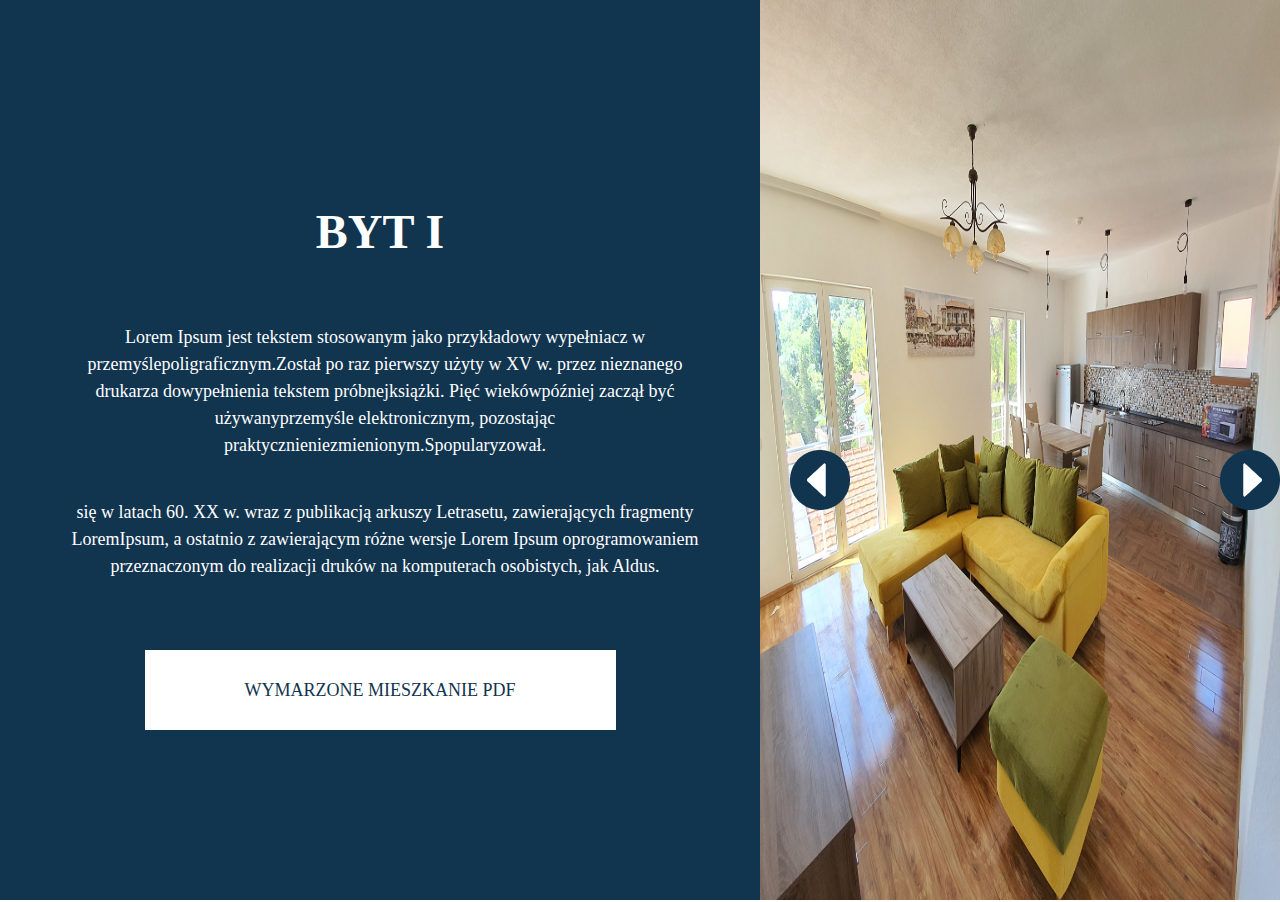
==== byt1.html @ f28cca57 "1" ====
<!DOCTYPE html>
<html lang="en">
<head>
    <meta charset="UTF-8">
    <link rel="stylesheet" href="css/style.css">
    <meta name="viewport" content="width=device-width, initial-scale=1.0">
    <title>Montecasa</title>
</head>
<body>
    <div class="byt__wrap">
        <div class="byt__text">
            <h1>Byt I</h1>
            <p>
                Lorem Ipsum jest tekstem stosowanym jako przykładowy wypełniacz w
     przemyślepoligraficznym.Został po raz pierwszy użyty w XV w. przez
    nieznanego drukarza dowypełnienia tekstem próbnejksiążki. Pięć
     wiekówpóźniej zaczął być używanyprzemyśle elektronicznym, 
    pozostając praktycznieniezmienionym.Spopularyzował.
            </p>
            <p>
    
     się w latach 60. XX w. wraz z publikacją arkuszy Letrasetu, zawierających
     fragmenty LoremIpsum, a ostatnio z zawierającym różne wersje Lorem
     Ipsum oprogramowaniem przeznaczonym do realizacji druków na
     komputerach osobistych, jak Aldus.
            </p>
            <a href="index.html">
                wymarzone mieszkanie pdf</a> 
        </div>

        <div class="slider2">
            <div class="slider__item2 filter2">
                <img src="img/byt.png" alt="byt">
               
            </div>
            <div class="slider__item2 filter2">
                <img src="img/byt.png" alt="byt">
            </div>
            <div class="slider__item2 filter2">
                <img src="img/byt.png" alt="byt">
            </div>
            <div class="slider__item2 filter2">
                <img src="img/byt.png" alt="byt">
            </div>
            <div class="slider__item2 filter2">
                <img src="img/byt.png" alt="byt">
            </div>
        </div>
        <script src="https://code.jquery.com/jquery-3.4.1.min.js"></script>
	<script src="slick.min.js"></script>
    <script src="script.js"></script>
    </div>
</body>
</html>
---- css/style.css ----
* {
    margin: 0;
    padding: 0;
    list-style-type: none;
    font-size: 10px;
    font-family: 'Roboto', sans-serif;
}

a,
button,
input,
textarea:active,
:hover,
:focus {
    outline: 0;
    outline-offset: 0;
    box-shadow: none;
    text-decoration: none;
}

body {
    overflow-x: hidden;
    font-family: 'Montserrat', sans-serif;
    font-family: 'Playfair Display', serif;
}

.header__container {
    height: 100vh;
    position: relative;
}

.header {
    position: relative;
}

.container {
    width: 1170px;
    margin: 0 auto;
}

.nav__menu {
    position: absolute;
    z-index: 10000;
    top: 0;
}

.nav__menu a {
    margin-right: 15px;

}

.nav__menu a:hover {
    filter: drop-shadow(5px 5px 10px rgba(0, 0, 0, 0.25));
    cursor: pointer;
}

.header__offer {
    text-align: center;
    position: absolute;
    top: 10%;
    right: 35%;
}

.header__offer h3 {
    font-family: Playfair Display;
    font-weight: bold;
    font-size: 4.8rem;
    text-transform: uppercase;
    color: #11344F;
    margin-top: 123px;
    margin-bottom: 40px;
}

.header__offer h4 {
    font-size: 2.4rem;
    color: #11344F;
    font-family: Montserrat;
    font-weight: normal;
    margin-bottom: 80px;
    line-height: 1.5;
}

.header__offer a {
    font-family: Montserrat;
    font-weight: normal;
    font-size: 1.8rem;
    color: #FFFFFF;
    background: #11344F;
    padding: 30px;
    margin-top: 40px;
    text-transform: uppercase;
}

.header__offer a:hover {
    font-family: Montserrat;
    font-weight: normal;
    font-size: 1.8rem;
    color: #11344F;
    background: #fff;
    padding: 30px;
    margin-top: 40px;
    cursor: pointer;
}

.header__offer a:active {
    filter: drop-shadow(5px 5px 10px rgba(0, 0, 0, 0.25));
}

.header__title {
    background: #11344F;
    padding: 40px;
    width: 800px;
    z-index: 10000;
    position: absolute;
    top: -50%;
    right: 13%;
}

header h1 {
    font-family: Playfair Display;
    font-weight: normal;
    font-size: 7.2rem;
    text-transform: uppercase;
    border: 1px solid #fff;
    background: transparent;
    color: #fff;
    padding: 30px 70px;
}

.header__title>h1:nth-child(1) {
    width: 660px;
}

.about {
    padding: 120px 0;
}

h2 {
    font-family: Playfair Display;
    font-weight: normal;
    font-size: 3.6rem;
    text-transform: uppercase;
    color: #11344F;
    margin-bottom: 60px;
    text-align: center;
}

.about p {
    text-align: center;
    font-size: 1.8rem;
    font-family: Montserrat;
    line-height: 1.5;
    color: #11344F;
    width: 890px;
    margin: 0 auto;
    margin-bottom: 50px;
}

.about__wrap {
    display: flex;
    justify-content: space-between;
}

.home {
    position: relative;
}

.home img {
    width: 100%;
    border-bottom: 10px solid #11344F;
}


.home__title {
    background: #fff;
    padding: 30px;
    width: 740px;
    margin: 0 auto;
    margin-top: 260px;
    position: absolute;
    top: 65.4%;
    right: 34%;
}

.home p {
    font-family: Playfair Display;
    font-weight: normal;
    font-size: 7.2rem;
    text-transform: uppercase;
    border: 1px solid #11344F;
    background: transparent;
    color: #11344F;
    padding: 30px 40px;
}

.apartmans {
    padding: 120px;
}

.apartmans__wrap {
    display: grid;
    grid-template-columns: repeat(2, 1fr);
}

.apartmans__byt {
    width: 50%;
    filter: drop-shadow(5px 5px 10px rgba(0, 0, 0, 0.25));
    position: relative;
    z-index: 1;
    margin-bottom: 30px;
}

.apartmans__byt a img {
    filter: opacity(50%);
    z-index: 1;
}

.apartmans__byt a img:hover {
    filter: opacity(100%);
    cursor: pointer;
}

.apartmans__byt a img {
    border-bottom: 50px solid #fff;

}

.apartmans__byt p {
    color: #11344F;
    font-family: Montserrat;
    font-style: normal;
    font-size: 1.8rem;
    text-transform: uppercase;
    color: #11344F;
    text-align: center;
    padding: 10px;
    position: absolute;
    top: 85%;
    width: 230px;
    right: -35%;
}

.apartmans__title {
    font-family: Playfair Display;
    font-weight: normal;
    font-size: 9.6rem;
    line-height: 128px;
    text-transform: uppercase;
    color: #11344F;
    position: absolute;
    z-index: 200;
    filter: opacity(100%);
    top: 20%;
    right: -10%;
    text-align: center;
    margin: 0 auto;
}

div.apartmans__byt:nth-child(1)>div:nth-child(3) {
    right: 0%;
}

div.apartmans__byt:nth-child(2)>div:nth-child(3) {
    right: -2%;
}

div.apartmans__byt:nth-child(5)>div:nth-child(3) {
    right: 0%;
}

.container__buy {
    background: #11344F;
    padding: 120px;
}

.title__buy {
    font-family: Playfair Display;
    font-weight: normal;
    font-size: 3.6rem;
    text-transform: uppercase;
    color: #fff;
    margin-bottom: 60px;
    text-align: center;
}

.buy__wrap {
    display: flex;
    justify-content: space-between;
    align-items: center;
}

.buy__text {
    display: flex;
    margin-bottom: 55px;
    margin-right: 115px;
    vertical-align: top;
}

.buy__text img {
    margin-right: 35px;
    margin-top: -100px;
}

.buy__item h3 {
    font-family: Montserrat;
    font-weight: bold;
    font-size: 2.4rem;
    color: #fff;
    margin-bottom: 33px;
}

.buy__item p {
    font-family: Montserrat;
    font-weight: normal;
    font-size: 1.8rem;
    width: 550px;
    line-height: 1.5;
    color: #fff;
}

.buy__img img {
    margin-bottom: 30px;
}

.location {
    padding: 120px 0 0 0;
}

.location p {
    text-align: center;
    font-size: 1.8rem;
    font-family: Montserrat;
    line-height: 1.5;
    color: #11344F;
    width: 890px;
    margin: 0 auto;
    margin-bottom: 50px;
}

.location__img {
    width: 100%;
}

.location__img img {
    width: 33.25%;
}

.contacts__container {
    padding: 120px;
    background: url(../img/bg__contacts.png)no-repeat top center;
    background-size: cover;
}

.contacts {
    display: flex;
    justify-content: space-between;
}

.contacts__item {
    display: flex;
    align-items: center;
    margin-bottom: 35px;
}

.contacts__item img {
    margin-right: 25px;
}

.contacts__item a:hover {
    filter: drop-shadow(5px 5px 10px rgba(0, 0, 0, 0.25));
    cursor: pointer;
}

.contacts__item p {
    font-family: Montserrat;
    font-style: normal;
    font-size: 2.4rem;
    color: #FFFFFF;
}

form {
    width: 60%;
    background: #fff;
    border-radius: 10px;
    filter: drop-shadow(5px 5px 10px rgba(0, 0, 0, 0.4));
    margin: 0 auto;
    padding: 60px;
    text-align: center;
}

form h3 {
    text-align: center;
    font-family: Montserrat;
    font-weight: bold;
    font-size: 2.4rem;
    text-transform: uppercase;
    margin-bottom: 40px;
    color: #11344F;
}

form input {
    border-radius: 10px;
    border: 1px solid #11344F;
    padding: 30px;
    width: 80%;
    margin-bottom: 30px;
    margin: 0 auto;
    font-family: Montserrat;
    font-size: 1.8rem;

}

.select:after {
    content: url(../img/arrow.svg);
    position: absolute;
    top: 33%;
    right: 18%;


    display: block;
    pointer-events: none;
    z-index: 1;
}

.select select {
    display: block;
    width: 95%;
    padding: 30px;
    background: none;
    border: 1px solid #11344F;
    border-radius: 10px;
    -webkit-appearance: none;
    appearance: none;
    font-family: Montserrat;
    font-size: 1.8rem;
    color: #11344F;
    margin: 0 auto;
    margin-top: 30px;
}

.select select:focus {
    outline: 0;
    border-color: #0891e6;
}

option {
    background-color: #fff;
    font-size: 1.8rem;
    width: 80%;
    font-family: Montserrat;
    color: #11344F;

}



form textarea {
    font-family: Montserrat;
    font-size: 1.8rem;
    width: 80%;
    border: 1px solid #11344F;
    padding: 30px;
    border-radius: 10px;
    margin-bottom: 30px;
    margin-top: 30px;
}

form button {
    width: 95%;
    font-family: Montserrat;
    font-size: 1.8rem;
    padding: 30px;
    background: #11344F;
    border-radius: 10px;
    color: #fff;
}

form button:hover {
    background: #4E6297;
    color: #fff;
    cursor: pointer;

}

form button:active {
    filter: drop-shadow(5px 5px 10px rgba(0, 0, 0, 0.25));
}

.container__footer {
    background: #11344F;
    padding: 30px;
}

footer {
    text-align: center;
    font-size: 1.4rem;
    font-weight: normal;
    font-family: Montserrat;
    color: #fff;
}

.permission {
    display: flex;
    height: 100vh;
}

.permission__wrap {
    background: #11344F;
    text-align: center;
    margin: 0 auto;
    padding: 170px 60px;
    width: 51%;
}

.permission__wrap h1 {
    font-family: Playfair Display;
    font-weight: bold;
    font-size: 4.8rem;
    line-height: 64px;
    text-transform: uppercase;
    margin-bottom: 60px;
    color: #FFFFFF;
}

.permission__wrap p {
    font-family: Montserrat;
    font-weight: normal;
    font-size: 1.8rem;
    text-align: center;
    color: #FFFFFF;
    line-height: 1.5;
    width: 650px;
    margin: 0 auto;
    margin-bottom: 40px;
}

.permission__wrap a {
    font-family: Montserrat;
    font-weight: normal;
    font-size: 1.8rem;
    text-align: center;
    text-transform: uppercase;
    color: #11344F;
    background: #fff;
    padding: 30px 170px;
    margin-top: 60px;
}

.permission__wrap>p:nth-child(3) {
    margin-bottom: 100px;
}

/* Слайдер */
.slick-slider {
    min-width: 0;
    position: relative;
}

/* Ограничивающая оболочка */
.slick-list {
    overflow: hidden;
}

/* Лента слайдов */
.slick-track {
    display: flex;
    align-items: flex-start;
}

/* Стрелка */
.slick-arrow {
    border: 0;
}

/* Стрелка влево */
.slick-arrow.slick-prev {
    border: 0;
}

/* Стрелка вправо */
.slick-arrow.slick-next {
    border: 0;
}

/* Точки */
.slick-dots {
    border: 0;
    padding: 0;
}

.slick-dots li {

    border: 0;
}

.slick-dots button {
    border: 0;
}

.slider .slick-arrow.slick-disabled {
    opacity: 0.1;
}

/* Конкретный слайдер */
.slider {
    padding: 0px;
}

стрелки .slider .slick-arrow {
    position: absolute;
    top: 50%;
    margin: -30px 0px 0px 0px;
    z-index: 10;
    font-size: 0;
    width: 30px;
    height: 60px;
}

.slider .slick-arrow.slick-prev {
    left: 0;
    background: url(../img/sl-arrow_l.svg) 0 0/100% no-repeat;
}

.slider .slick-arrow.slick-next {
    right: 0;
    background: url(../img/sl-arrow_r.svg) 0 0/100% no-repeat;
}

.slider .slick-dots {
    display: flex;
    align-items: center;
    justify-content: center;
}

.slider .slick-dots li {
    list-style: none;
    margin: 0px 10px;
}

.slider .slick-dots button {
    font-size: 0;
    width: 10px;
    height: 10px;
    background-color: #fff;
    border-radius: 50%;
    outline: none;
}

.slider__item {
    position: relative;
    z-index: 1;
}

.slider .slick-dots li.slick-active button {
    background-color: transparent;
    border: 1px solid #fff;
}

div.slider__item:nth-child(2)>img:nth-child(1) {
    width: 100%;
    height: 100vh;
}

div.slider__item:nth-child(3)>img:nth-child(1) {
    width: 100%;
    height: 100vh;
}

div.slider__item:nth-child(4)>img:nth-child(1) {
    width: 100%;
    height: 100vh;
}

.byt__wrap {
    display: flex;
    justify-content: space-between;
    height: 100vh;
}

.byt__text {
    background: #11344F;
    text-align: center;
    margin: 0 auto;
    padding: 200px 60px;
    width: 50%;
}

.byt__text h1 {
    font-family: Playfair Display;
    font-weight: bold;
    font-size: 4.8rem;
    line-height: 64px;
    text-transform: uppercase;
    margin-bottom: 60px;
    color: #FFFFFF;
}

.byt__text p {
    font-family: Montserrat;
    font-weight: normal;
    font-size: 1.8rem;
    text-align: center;
    color: #FFFFFF;
    line-height: 1.5;
    width: 650px;
    margin: 0 auto;
    margin-bottom: 40px;
}

.byt__text a {
    font-family: Montserrat;
    font-weight: normal;
    font-size: 1.8rem;
    text-align: center;
    text-transform: uppercase;
    color: #11344F;
    background: #fff;
    padding: 30px 100px;
    margin-top: 60px;
}

.byt__text>p:nth-child(3) {
    margin-bottom: 100px;
}




















/* Конкретный слайдер */
.slider2 {
    padding: 0px;
    position: relative;
    z-index: 2;
    width: 50%;
}

стрелки .slider2 .slick-arrow {
    position: absolute;
    top: 10%;
    z-index: 100;
}

.slider2 .slick-dots {
    display: flex;
    align-items: center;
    justify-content: center;
}

.slider2 .slick-dots li {
    list-style: none;
    margin: 0px 10px;
}

.slider2 .slick-dots button {
    font-size: 0;
    width: 10px;
    height: 10px;
    background-color: #fff;
    border-radius: 50%;
    outline: none;
}

.slider2 .slick-dots li.slick-active button {
    background-color: transparent;
    border: 1px solid #fff;
}

.slider2 .slick-arrow.slick-prev {
    background: url(../img/byt__arrow.png) no-repeat;
    width: 60px;
    height: 60px;
    position: absolute;
    top: 50%;
    left: 0;
    z-index: 999999999;
    margin-left: 30px;
}

.slider2 .slick-arrow.slick-next {
    background: url(../img/byt__arrow__right.png) no-repeat;
    position: absolute;
    width: 60px;
    height: 60px;
    right: 0;
    top: 50%;
    z-index: 99999999;
    margin-left: 30px;
}

.slick-prev {
    font-size: 0px;
}

.slick-next {
    font-size: 0px;
}

div.slider__item2 img {
    height: 100vh;
    width: 100%;
}
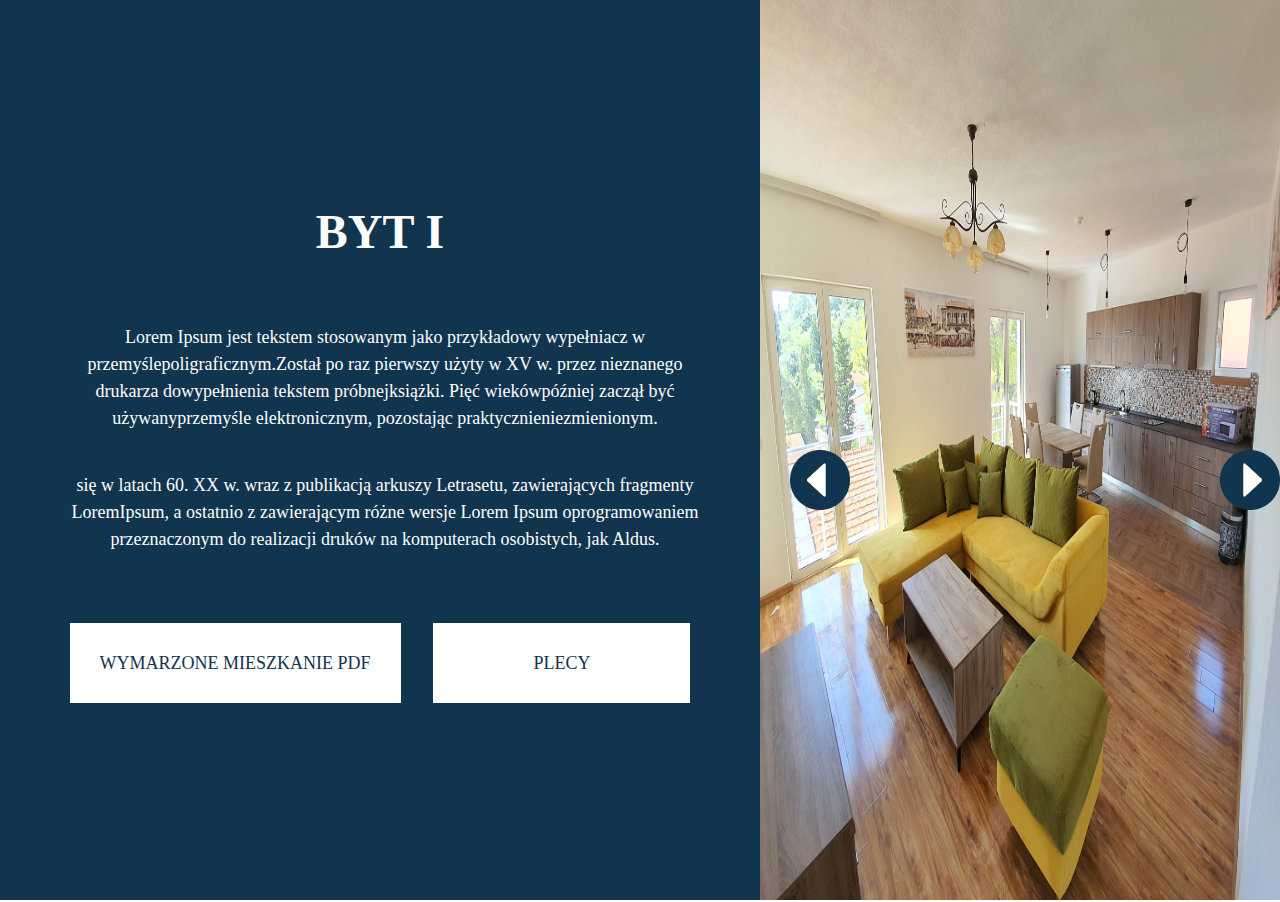
==== commit 5b1487cd: "1" ====
--- a/byt1.html
+++ b/byt1.html
@@ -15,7 +15,7 @@
      przemyślepoligraficznym.Został po raz pierwszy użyty w XV w. przez
     nieznanego drukarza dowypełnienia tekstem próbnejksiążki. Pięć
      wiekówpóźniej zaczął być używanyprzemyśle elektronicznym, 
-    pozostając praktycznieniezmienionym.Spopularyzował.
+    pozostając praktycznieniezmienionym.
             </p>
             <p>
     
@@ -24,8 +24,14 @@
      Ipsum oprogramowaniem przeznaczonym do realizacji druków na
      komputerach osobistych, jak Aldus.
             </p>
-            <a href="index.html">
+                  <a class="byt__btn" href="index.html">
                 wymarzone mieszkanie pdf</a> 
+              
+            
+            <a class="byt__placy" href="index.html">plecy</a> 
+            
+              
+                
         </div>
 
         <div class="slider2">
--- a/css/style.css
+++ b/css/style.css
@@ -24,15 +24,6 @@
     font-family: 'Playfair Display', serif;
 }
 
-.header__container {
-    height: 100vh;
-    position: relative;
-}
-
-.header {
-    position: relative;
-}
-
 .container {
     width: 1170px;
     margin: 0 auto;
@@ -54,11 +45,14 @@
     cursor: pointer;
 }
 
+.one {
+    position: relative;
+}
+
 .header__offer {
     text-align: center;
     position: absolute;
-    top: 10%;
-    right: 35%;
+    top: 5%;
 }
 
 .header__offer h3 {
@@ -104,16 +98,6 @@
 
 .header__offer a:active {
     filter: drop-shadow(5px 5px 10px rgba(0, 0, 0, 0.25));
-}
-
-.header__title {
-    background: #11344F;
-    padding: 40px;
-    width: 800px;
-    z-index: 10000;
-    position: absolute;
-    top: -50%;
-    right: 13%;
 }
 
 header h1 {
@@ -131,6 +115,66 @@
     width: 660px;
 }
 
+/* Слайдер */
+.slick-slider {
+    min-width: 0;
+}
+
+/* Ограничивающая оболочка */
+.slick-list {
+    overflow: hidden;
+}
+
+.slick-track {
+    display: flex;
+    align-items: flex-start;
+}
+
+.slick-arrow {
+    border: 0;
+}
+
+.slick-arrow.slick-prev {
+    border: 0;
+}
+
+.slick-arrow.slick-next {
+    border: 0;
+}
+
+.slick-dots {
+    border: 0;
+    padding: 0;
+}
+
+.slick-dots li {
+    border: 0;
+}
+
+.slick-dots button {
+    border: 0;
+}
+
+.slider .slick-arrow.slick-disabled {
+    opacity: 0.1;
+}
+
+.slider {}
+
+.slider__item {
+    position: relative;
+    display: flex;
+    justify-content: center;
+}
+
+.slider__item img {
+    object-fit: cover;
+    width: 100vw;
+    height: 100vh;
+}
+
+.slider__body {}
+
 .about {
     padding: 120px 0;
 }
@@ -161,9 +205,6 @@
     justify-content: space-between;
 }
 
-.home {
-    position: relative;
-}
 
 .home img {
     width: 100%;
@@ -171,16 +212,6 @@
 }
 
 
-.home__title {
-    background: #fff;
-    padding: 30px;
-    width: 740px;
-    margin: 0 auto;
-    margin-top: 260px;
-    position: absolute;
-    top: 65.4%;
-    right: 34%;
-}
 
 .home p {
     font-family: Playfair Display;
@@ -194,7 +225,7 @@
 }
 
 .apartmans {
-    padding: 120px;
+    padding: 120px 0;
 }
 
 .apartmans__wrap {
@@ -203,13 +234,25 @@
 }
 
 .apartmans__byt {
-    width: 50%;
+    width: 100%;
     filter: drop-shadow(5px 5px 10px rgba(0, 0, 0, 0.25));
     position: relative;
     z-index: 1;
     margin-bottom: 30px;
 }
 
+div.apartmans__byt:nth-child(1)>div:nth-child(3) {
+    right: 50%;
+}
+
+div.apartmans__byt:nth-child(2)>div:nth-child(3) {
+    right: 48%;
+}
+
+div.apartmans__byt:nth-child(5)>div:nth-child(3) {
+    right: 48%;
+}
+
 .apartmans__byt a img {
     filter: opacity(50%);
     z-index: 1;
@@ -222,6 +265,8 @@
 
 .apartmans__byt a img {
     border-bottom: 50px solid #fff;
+    position: relative;
+
 
 }
 
@@ -237,7 +282,7 @@
     position: absolute;
     top: 85%;
     width: 230px;
-    right: -35%;
+    right: 31%;
 }
 
 .apartmans__title {
@@ -251,26 +296,16 @@
     z-index: 200;
     filter: opacity(100%);
     top: 20%;
-    right: -10%;
+    right: 44%;
     text-align: center;
     margin: 0 auto;
 }
 
-div.apartmans__byt:nth-child(1)>div:nth-child(3) {
-    right: 0%;
-}
-
-div.apartmans__byt:nth-child(2)>div:nth-child(3) {
-    right: -2%;
-}
-
-div.apartmans__byt:nth-child(5)>div:nth-child(3) {
-    right: 0%;
-}
+
 
 .container__buy {
     background: #11344F;
-    padding: 120px;
+    padding: 120px 0;
 }
 
 .title__buy {
@@ -283,17 +318,14 @@
     text-align: center;
 }
 
+
 .buy__wrap {
     display: flex;
-    justify-content: space-between;
-    align-items: center;
 }
 
 .buy__text {
     display: flex;
     margin-bottom: 55px;
-    margin-right: 115px;
-    vertical-align: top;
 }
 
 .buy__text img {
@@ -313,7 +345,7 @@
     font-family: Montserrat;
     font-weight: normal;
     font-size: 1.8rem;
-    width: 550px;
+    width: 100%;
     line-height: 1.5;
     color: #fff;
 }
@@ -338,15 +370,15 @@
 }
 
 .location__img {
-    width: 100%;
+    display: flex;
 }
 
 .location__img img {
-    width: 33.25%;
+    width: 33.22%;
 }
 
 .contacts__container {
-    padding: 120px;
+    padding: 120px 0;
     background: url(../img/bg__contacts.png)no-repeat top center;
     background-size: cover;
 }
@@ -550,127 +582,6 @@
     margin-bottom: 100px;
 }
 
-/* Слайдер */
-.slick-slider {
-    min-width: 0;
-    position: relative;
-}
-
-/* Ограничивающая оболочка */
-.slick-list {
-    overflow: hidden;
-}
-
-/* Лента слайдов */
-.slick-track {
-    display: flex;
-    align-items: flex-start;
-}
-
-/* Стрелка */
-.slick-arrow {
-    border: 0;
-}
-
-/* Стрелка влево */
-.slick-arrow.slick-prev {
-    border: 0;
-}
-
-/* Стрелка вправо */
-.slick-arrow.slick-next {
-    border: 0;
-}
-
-/* Точки */
-.slick-dots {
-    border: 0;
-    padding: 0;
-}
-
-.slick-dots li {
-
-    border: 0;
-}
-
-.slick-dots button {
-    border: 0;
-}
-
-.slider .slick-arrow.slick-disabled {
-    opacity: 0.1;
-}
-
-/* Конкретный слайдер */
-.slider {
-    padding: 0px;
-}
-
-стрелки .slider .slick-arrow {
-    position: absolute;
-    top: 50%;
-    margin: -30px 0px 0px 0px;
-    z-index: 10;
-    font-size: 0;
-    width: 30px;
-    height: 60px;
-}
-
-.slider .slick-arrow.slick-prev {
-    left: 0;
-    background: url(../img/sl-arrow_l.svg) 0 0/100% no-repeat;
-}
-
-.slider .slick-arrow.slick-next {
-    right: 0;
-    background: url(../img/sl-arrow_r.svg) 0 0/100% no-repeat;
-}
-
-.slider .slick-dots {
-    display: flex;
-    align-items: center;
-    justify-content: center;
-}
-
-.slider .slick-dots li {
-    list-style: none;
-    margin: 0px 10px;
-}
-
-.slider .slick-dots button {
-    font-size: 0;
-    width: 10px;
-    height: 10px;
-    background-color: #fff;
-    border-radius: 50%;
-    outline: none;
-}
-
-.slider__item {
-    position: relative;
-    z-index: 1;
-}
-
-.slider .slick-dots li.slick-active button {
-    background-color: transparent;
-    border: 1px solid #fff;
-}
-
-div.slider__item:nth-child(2)>img:nth-child(1) {
-    width: 100%;
-    height: 100vh;
-}
-
-div.slider__item:nth-child(3)>img:nth-child(1) {
-    width: 100%;
-    height: 100vh;
-}
-
-div.slider__item:nth-child(4)>img:nth-child(1) {
-    width: 100%;
-    height: 100vh;
-}
-
 .byt__wrap {
     display: flex;
     justify-content: space-between;
@@ -707,7 +618,20 @@
     margin-bottom: 40px;
 }
 
-.byt__text a {
+.byt__btn {
+    font-family: Montserrat;
+    font-weight: normal;
+    font-size: 1.8rem;
+    text-align: center;
+    text-transform: uppercase;
+    color: #11344F;
+    background: #fff;
+    margin-top: 60px;
+    padding: 30px 30px;
+    margin-right: 30px;
+}
+
+.byt__placy {
     font-family: Montserrat;
     font-weight: normal;
     font-size: 1.8rem;
@@ -722,25 +646,6 @@
 .byt__text>p:nth-child(3) {
     margin-bottom: 100px;
 }
-
-
-
-
-
-
-
-
-
-
-
-
-
-
-
-
-
-
-
 
 /* Конкретный слайдер */
 .slider2 {
@@ -750,7 +655,8 @@
     width: 50%;
 }
 
-стрелки .slider2 .slick-arrow {
+/* стрелки  */
+.slider2 .slick-arrow {
     position: absolute;
     top: 10%;
     z-index: 100;
@@ -814,4 +720,954 @@
 div.slider__item2 img {
     height: 100vh;
     width: 100%;
+}
+
+.villa__title {
+    background: #11344F;
+    position: absolute;
+    top: 77.4%;
+    padding: 30px;
+}
+
+.villa__title h1 {
+    font-family: Playfair Display;
+    font-size: 7.2rem;
+    text-transform: uppercase;
+    color: #FFFFFF;
+    border: 1px solid #fff;
+    padding: 30px 50px;
+}
+
+.popup-fade {
+    display: none;
+}
+
+.popup-fade:before {
+    content: '';
+    background: #000;
+    position: fixed;
+    left: 0;
+    top: 0;
+    width: 100%;
+    height: 100%;
+    opacity: 0.7;
+    z-index: 9999;
+}
+
+.popup {
+    position: fixed;
+    top: 20%;
+    left: 43%;
+    padding: 60px;
+    width: 360px;
+    margin-left: -200px;
+    background: #fff;
+    border-radius: 10px;
+    z-index: 99999;
+    opacity: 1;
+}
+
+.popup h5 {
+    font-size: 3.6rem;
+    font-family: Playfair Display;
+    text-align: center;
+    margin-bottom: 40px;
+    color: #11344F;
+}
+
+.popup p {
+    font-size: 1.8rem;
+    text-align: center;
+}
+
+.popup-close {
+    position: absolute;
+    top: 10px;
+    right: 10px;
+    font-size: 1.4rem;
+    color: #000;
+}
+
+.buy__text {
+    width: 50%;
+}
+
+.buy__item p {
+    width: 700px;
+}
+
+.buy__offer {
+    width: 50%;
+}
+
+.buy__img img {
+    width: 100%;
+}
+
+.buy__text {
+    width: 100%;
+}
+
+.buy__offer {
+    width: 70%;
+}
+
+.buy__img {
+    width: 40%;
+}
+
+@media screen and (min-width:1170px) and (max-width: 1430px) {
+
+    .location__img img {
+        width: 33.2%;
+    }
+}
+
+@media screen and (min-width:1171px) and (max-width: 1230px) {
+
+    .location__img img {
+        width: 33.1%;
+    }
+}
+
+@media screen and (min-width:768px) and (max-width: 1170px) {
+    .container {
+        width: 95%;
+    }
+
+    .villa__title h1 {
+        font-size: 5.2rem;
+        padding: 20px 30px;
+        top: 73.4%;
+    }
+
+    h2 {
+        margin-bottom: 40px;
+    }
+
+    .about {
+        padding: 80px 0;
+    }
+
+    .about p {
+        width: 700px;
+    }
+
+    .apartmans {
+        padding: 80px 0;
+    }
+
+    .title__buy {
+        margin-bottom: 40px;
+    }
+
+    .container__buy {
+        padding: 80px 0;
+    }
+
+    .location {
+        padding: 80px 0 0 0;
+    }
+
+    .location p {
+        width: 700px;
+    }
+
+    .location__img img {
+        width: 33%;
+    }
+
+    .contacts__container {
+        padding: 80px 0;
+    }
+
+    .contacts__item p {
+        font-size: 1.6rem;
+    }
+
+    .contacts__item img {
+        margin-right: 15px;
+    }
+
+    form h3 {
+        font-size: 2rem;
+    }
+
+    .contacts__form>form:nth-child(1)>textarea:nth-child(4) {
+        height: 100px;
+    }
+
+    form h3 {
+        margin-bottom: 30px;
+    }
+
+    form {
+        width: 70%;
+        padding: 40px;
+    }
+
+    .select select {
+        width: 100%;
+    }
+
+    form button {
+        width: 100%;
+    }
+
+    .select::after {
+        top: 37%;
+    }
+
+    .apartmans__byt a img {
+        width: 95%;
+    }
+
+    .header__offer h3 {
+        font-size: 3.8rem;
+    }
+
+    .slider__item img {
+        height: 700px;
+    }
+
+    .buy__text {
+        width: 50%;
+    }
+
+    .buy__item p {
+        width: 350px;
+    }
+
+    .buy__offer {
+        width: 50%;
+    }
+
+    .buy__img img {
+        width: 100%;
+    }
+
+    .buy__item h3 {
+        font-size: 2rem;
+    }
+
+    .buy__text {
+        width: 100%;
+    }
+
+    .buy__offer {
+        width: 70%;
+    }
+
+    .buy__text img {
+        margin-right: 15px;
+    }
+
+    .buy__item p {
+        font-size: 1.6rem;
+    }
+
+    .buy__text {
+        margin-bottom: 35px;
+    }
+
+    .buy__img {
+        width: 40%;
+    }
+
+    .permission {
+        display: block;
+    }
+
+    .permission__wrap {
+        padding: 100px 0px;
+        width: 100%;
+    }
+
+    .permission>img:nth-child(2) {
+        width: 100%;
+    }
+
+    .byt__wrap {
+        display: block;
+    }
+
+    .byt__text {
+        padding: 100px 0;
+        width: 100%;
+    }
+
+    .slider2 {
+        width: 100%;
+    }
+
+    div.slider__item2 img {
+        height: 700px;
+    }
+
+
+}
+
+
+@media screen and (min-width:480px) and (max-width: 767px) {
+    .container {
+        width: 95%;
+    }
+
+    .villa__title h1 {
+        font-size: 3.2rem;
+    }
+
+    .header__offer h3 {
+        font-size: 2.8rem;
+        margin-top: 73px;
+    }
+
+    .header__offer h4 {
+        font-size: 1.8rem;
+    }
+
+    .about {
+        padding: 60px 0;
+    }
+
+    h2 {
+        font-size: 2.6rem;
+        margin-bottom: 30px;
+    }
+
+    .about p {
+        width: 400px;
+    }
+
+    .apartmans {
+        padding: 60px 0;
+    }
+
+    .apartmans__wrap {
+        display: block;
+    }
+
+    .apartmans__byt a img {
+        width: 100%;
+    }
+
+    div.apartmans__byt:nth-child(1)>div:nth-child(3) {
+        right: 45%;
+    }
+
+    .apartmans__byt p {
+        right: 21%;
+    }
+
+    div.apartmans__byt:nth-child(2)>div:nth-child(3) {
+        right: 43%;
+    }
+
+    .apartmans__title {
+        right: 38%;
+    }
+
+    div.apartmans__byt:nth-child(5)>div:nth-child(3) {
+        right: 43%;
+    }
+
+    .about__wrap {
+        display: block;
+    }
+
+    .title__buy {
+        font-size: 2.6rem;
+        margin-bottom: 30px;
+    }
+
+    .container__buy {
+        padding: 60px 0;
+    }
+
+    .buy__wrap {
+        display: block;
+    }
+
+    .buy__offer {
+        width: 100%;
+    }
+
+    .buy__text {
+        width: 70%;
+    }
+
+    .buy__item p {
+        font-size: 1.6rem;
+    }
+
+    .buy__item p {
+        width: 350px;
+    }
+
+    .buy__item h3 {
+        font-size: 2rem;
+    }
+
+    .buy__img {
+        width: 100%;
+    }
+
+    .about__wrap>img:nth-child(1) {
+        width: 100%;
+    }
+
+    .about__wrap>img:nth-child(2) {
+        width: 100%;
+    }
+
+    .about p {
+        font-size: 1.6rem;
+    }
+
+    .location {
+        padding: 60px 0 0 0;
+    }
+
+    .location p {
+        width: 400px;
+    }
+
+    .contacts {
+        display: block;
+    }
+
+    .contacts__container {
+        padding: 60px 0;
+    }
+
+    .contacts__item p {
+        font-size: 2rem;
+    }
+
+    .location__img {
+        display: block;
+    }
+
+    .location__img img {
+        width: 100%;
+    }
+
+    .buy__text {
+        width: 100%;
+    }
+
+    form {
+        padding: 40px;
+        width: 350px;
+    }
+
+    .select select {
+        width: 100%;
+    }
+
+    form button {
+        width: 100%;
+    }
+
+    form input {
+        font-size: 1.6rem;
+    }
+
+    .select select {
+        font-size: 1.6rem;
+    }
+
+    form textarea {
+        font-size: 1.6rem;
+        height: 100px;
+    }
+
+    .contacts__form {
+        width: 100%;
+    }
+
+    .home img {
+        width: 170%;
+        margin-left: -170px;
+    }
+
+    div.apartmans__byt:nth-child(8)>div:nth-child(3) {
+        right: 30%;
+    }
+
+    .select::after {
+        top: 39%;
+    }
+
+    .popup h5 {
+        font-size: 2.6rem;
+        margin-bottom: 30px;
+    }
+
+    .popup {
+        padding: 40px;
+        width: 380px;
+    }
+
+    .popup p {
+        font-size: 1.6rem;
+    }
+
+    .permission {
+        display: block;
+    }
+
+    .permission__wrap {
+        padding: 60px 0 100px 0;
+        width: 100%;
+    }
+
+    .permission__wrap h1 {
+        font-size: 2.8rem;
+        margin-bottom: 30px;
+    }
+
+    .permission__wrap p {
+        font-size: 1.6rem;
+        width: 400px;
+    }
+
+    .permission>img:nth-child(2) {
+        width: 100%;
+    }
+
+    .permission__wrap>p:nth-child(3) {
+        margin-bottom: 50px;
+    }
+
+    .byt__wrap {
+        display: block;
+    }
+
+    .byt__text {
+        padding: 100px 0;
+        width: 100%;
+    }
+
+    .slider2 {
+        width: 100%;
+    }
+
+    div.slider__item2 img {
+        height: 700px;
+    }
+
+    .byt__text p {
+        font-size: 1.8rem;
+        width: 650px;
+        font-size: 1.6rem;
+        width: 90%;
+    }
+
+    .byt__text h1 {
+        margin-bottom: 60px;
+        margin-bottom: 30px;
+    }
+
+    .byt__wrap {
+        height: 100vh;
+    }
+
+    .byt__text {
+        padding: 60px 0 100px 0;
+    }
+
+    div.slider__item2 img {
+        height: 400px;
+    }
+
+    .byt__btn {
+        font-size: 1.6rem;
+        margin-top: 30px;
+        padding: 20px 20px;
+        margin-right: 10px;
+    }
+
+    .byt__placy {
+        padding: 20px 20px;
+        margin-top: 30px;
+    }
+
+    .byt__text>p:nth-child(3) {
+        margin-bottom: 40px;
+    }
+
+    .slider2 .slick-arrow.slick-prev {
+        margin-left: 0;
+    }
+}
+
+@media screen and (min-width:320px) and (max-width: 479px) {
+
+    .container {
+        width: 95%;
+    }
+
+    .villa__title h1 {
+        font-size: 2.4rem;
+    }
+
+    .villa__title h1 {
+        padding: 20px 20px;
+    }
+
+    .header__offer h3 {
+        font-size: 2.4rem;
+        margin-top: 43px;
+    }
+
+    .header__offer h3 {
+        margin-bottom: 30px;
+    }
+
+    .header__offer a {
+        font-size: 1.4rem;
+        padding: 20px;
+        margin-top: 30px;
+    }
+
+    .header__offer h4 {
+        font-size: 1.2rem;
+    }
+
+    .about {
+        padding: 60px 0;
+    }
+
+    h2 {
+        font-size: 2.6rem;
+        margin-bottom: 30px;
+    }
+
+    .about p {
+        width: 290px;
+    }
+
+    .buy__text {
+        text-align: center;
+    }
+
+    .buy__item h3 {
+        margin-bottom: 23px;
+    }
+
+    .apartmans {
+        padding: 60px 0;
+    }
+
+    .apartmans__wrap {
+        display: block;
+    }
+
+    .apartmans__byt a img {
+        width: 100%;
+    }
+
+    .apartmans__title {
+        font-size: 7.6rem;
+        top: 5%;
+    }
+
+    .apartmans__byt p {
+        font-size: 1.6rem;
+        top: 76%;
+    }
+
+    .apartmans__byt p {
+        right: 11%;
+    }
+
+    .buy__item p {
+        width: 100%;
+        text-align: center;
+    }
+
+    .buy__text img {
+        margin-right: 0px;
+        margin-top: 0px;
+        margin-bottom: 20px;
+    }
+
+    .buy__text {
+        display: block;
+    }
+
+    div.apartmans__byt:nth-child(1)>div:nth-child(3) {
+        right: 45%;
+    }
+
+    .apartmans__byt p {
+        right: 21%;
+    }
+
+    div.apartmans__byt:nth-child(2)>div:nth-child(3) {
+        right: 43%;
+    }
+
+    .apartmans__title {
+        right: 38%;
+    }
+
+    div.apartmans__byt:nth-child(5)>div:nth-child(3) {
+        right: 43%;
+    }
+
+    .about__wrap {
+        display: block;
+    }
+
+    .title__buy {
+        font-size: 2.6rem;
+        margin-bottom: 30px;
+    }
+
+    .container__buy {
+        padding: 60px 0;
+    }
+
+    .buy__wrap {
+        display: block;
+    }
+
+    .buy__offer {
+        width: 100%;
+    }
+
+    .buy__text {
+        width: 70%;
+    }
+
+    .buy__item p {
+        font-size: 1.6rem;
+    }
+
+    .buy__item h3 {
+        font-size: 2rem;
+    }
+
+    .buy__img {
+        width: 100%;
+    }
+
+    .about__wrap>img:nth-child(1) {
+        width: 100%;
+    }
+
+    .about__wrap>img:nth-child(2) {
+        width: 100%;
+    }
+
+    .about p {
+        font-size: 1.6rem;
+    }
+
+    .location {
+        padding: 60px 0 0 0;
+    }
+
+    .location p {
+        width: 280px;
+    }
+
+    .contacts__item p {
+        font-size: 1.6rem;
+    }
+
+    form {
+        width: 220px;
+    }
+
+    form textarea {
+        height: 80px;
+
+    }
+
+    form h3 {
+        font-size: 1.8rem;
+        margin-bottom: 30px;
+    }
+
+    form input {
+        padding: 20px;
+    }
+
+    .select select {
+        padding: 20px;
+    }
+
+    form textarea {
+        width: 73%;
+    }
+
+    form button {
+        padding: 20px;
+    }
+
+    .contacts {
+        display: block;
+    }
+
+    .contacts__container {
+        padding: 60px 0;
+    }
+
+    .location__img {
+        display: block;
+    }
+
+    .location__img img {
+        width: 100%;
+    }
+
+    .buy__text {
+        width: 100%;
+    }
+
+    form {
+        padding: 40px;
+    }
+
+    .select select {
+        width: 100%;
+    }
+
+    form button {
+        width: 100%;
+    }
+
+    form input {
+        font-size: 1.6rem;
+    }
+
+    .select select {
+        font-size: 1.6rem;
+    }
+
+    form textarea {
+        font-size: 1.6rem;
+    }
+
+    .contacts__form {
+        width: 100%;
+    }
+
+    div.apartmans__byt:nth-child(8)>div:nth-child(3) {
+        right: 30%;
+    }
+
+    .select::after {
+        top: 39%;
+    }
+
+    .popup h5 {
+        font-size: 2.6rem;
+        margin-bottom: 30px;
+    }
+
+    .popup {
+        padding: 40px;
+        width: 380px;
+    }
+
+    .popup {
+        width: 200px;
+    }
+
+    .popup {
+        left: 70%;
+    }
+
+    .popup p {
+        font-size: 1.6rem;
+    }
+
+    .select::after {
+        top: 37%;
+    }
+
+    .permission {
+        display: block;
+    }
+
+    .permission__wrap {
+        padding: 60px 0 100px 0;
+        width: 100%;
+    }
+
+    .permission__wrap h1 {
+        font-size: 2.8rem;
+        margin-bottom: 30px;
+    }
+
+    .permission__wrap p {
+        font-size: 1.6rem;
+        width: 280px;
+    }
+
+    .permission>img:nth-child(2) {
+        width: 100%;
+
+    }
+
+    .permission__wrap a {
+        padding: 30px 90px;
+    }
+
+    .permission__wrap>p:nth-child(3) {
+        margin-bottom: 50px;
+    }
+
+    .byt__wrap {
+        display: block;
+    }
+
+    .byt__text h1 {
+        font-size: 3.8rem;
+        margin-bottom: 30px;
+    }
+
+    .byt__text {
+        padding: 60px 0 100px 0;
+    }
+
+    .byt__text p {
+        width: 280px;
+    }
+
+    .byt__text>p:nth-child(3) {
+        margin-bottom: 50px;
+    }
+
+    .byt__btn {
+        font-size: 1.6rem;
+        padding: 20px 20px;
+        margin-right: 10px;
+    }
+
+    .byt__placy {
+        font-size: 1.6rem;
+        padding: 30px 30px;
+        margin-top: 40px;
+    }
+
+    .slider2 {
+        width: 100%;
+    }
+
+    .slider2 .slick-arrow.slick-prev {
+        margin-left: 0;
+    }
+
+    .byt__text {
+        width: 100%;
+    }
+
+    div.slider__item2 img {
+        height: 300px;
+    }
 }